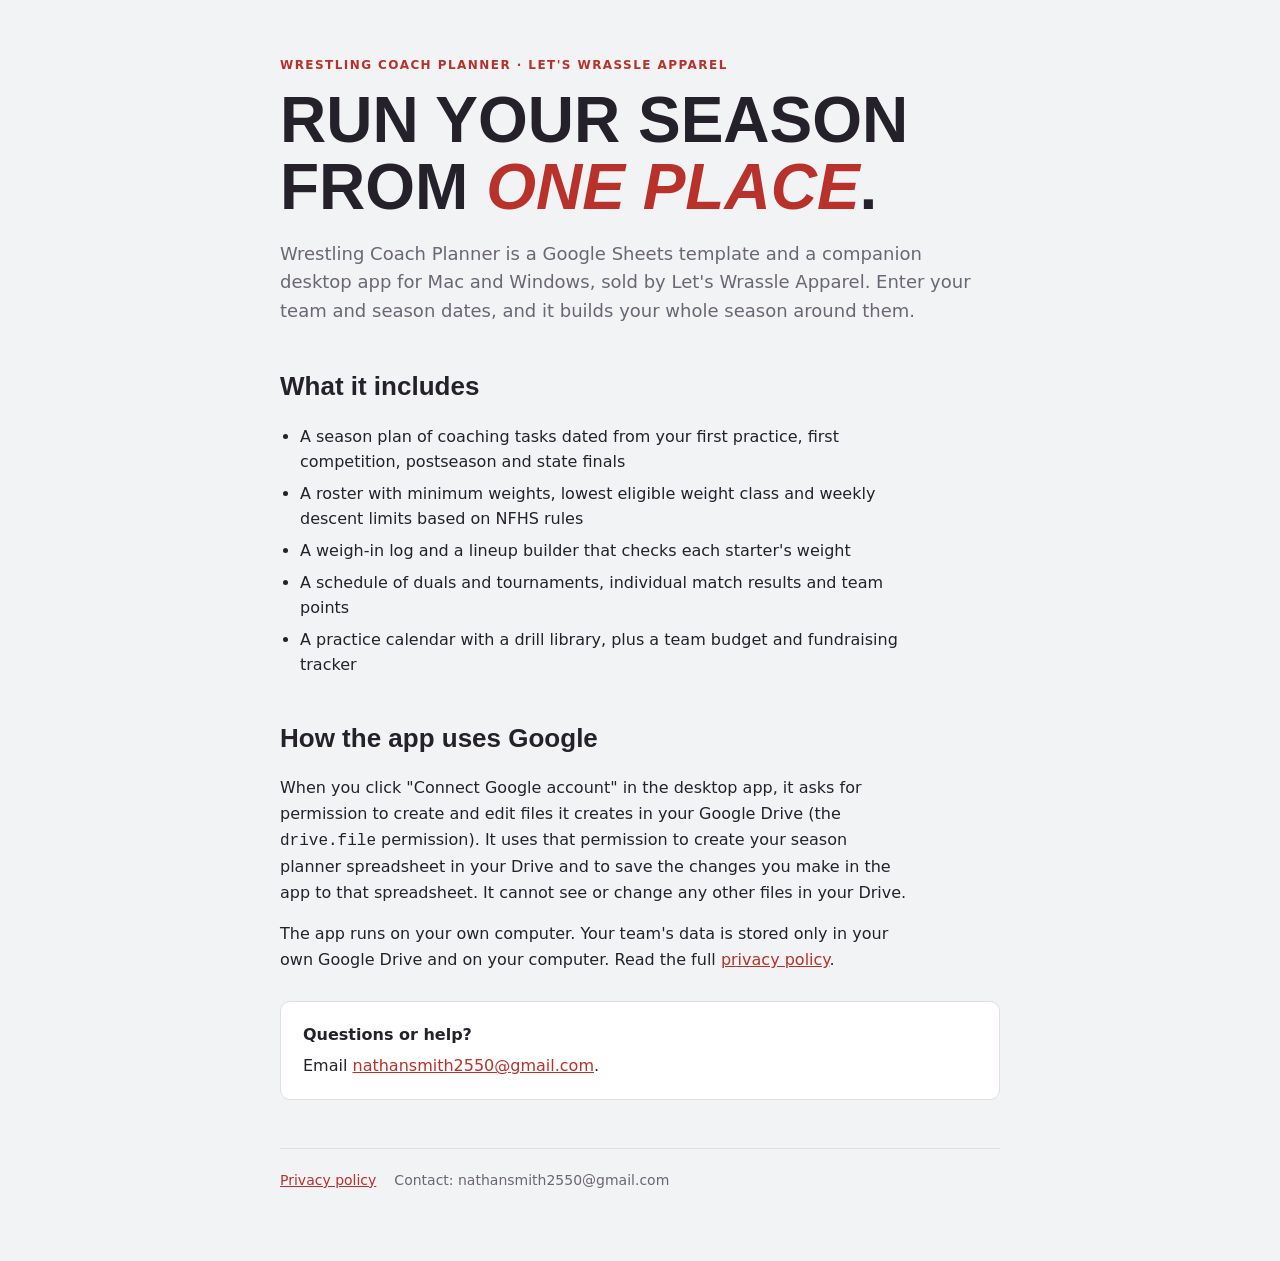
==== coach-planner/index.html @ c742004a "Add Wrestling Coach Planner home page and privacy policy Co-Authored-By: Claude Opus 5.5 <noreply@an" ====
<!doctype html>
<html lang="en">
<head>
<meta charset="utf-8">
<meta name="viewport" content="width=device-width, initial-scale=1">
<title>Wrestling Coach Planner</title>
<meta name="description" content="A wrestling coach season planner for Google Sheets and a companion desktop app for Mac and Windows: season plan, roster and weights, lineup, schedule and results, practice calendar and budget.">
<style>
:root { --bg:#F2F3F5; --surface:#fff; --ink:#24212B; --muted:#6B6673; --line:#E0DEE2; --accent:#B8312A; --display:'Arial Narrow','Helvetica Neue',Arial,sans-serif; --body:system-ui,-apple-system,'Segoe UI',sans-serif; }
@media (prefers-color-scheme: dark) { :root { --bg:#141317; --surface:#1C1B20; --ink:#EDEBF0; --muted:#A29EAA; --line:#322F38; --accent:#EE7A72; } }
* { box-sizing:border-box; }
body { margin:0; background:var(--bg); color:var(--ink); font:16px/1.6 var(--body); }
main { max-width:760px; margin:0 auto; padding:56px 20px 72px; }
.eyebrow { font-size:12px; letter-spacing:.12em; text-transform:uppercase; color:var(--accent); font-weight:600; }
h1 { font-family:var(--display); font-weight:700; text-transform:uppercase; font-size:clamp(40px,7vw,64px); line-height:1.05; margin:12px 0 16px; }
h1 i { color:var(--accent); }
h2 { font-family:var(--display); font-weight:700; font-size:26px; margin:40px 0 10px; }
p, li { color:var(--ink); max-width:62ch; }
.lead { font-size:18px; color:var(--muted); }
ul { padding-left:20px; }
li { margin:6px 0; }
.card { background:var(--surface); border:1px solid var(--line); border-radius:10px; padding:20px 22px; margin-top:28px; }
a { color:var(--accent); }
footer { margin-top:48px; padding-top:20px; border-top:1px solid var(--line); color:var(--muted); font-size:14px; display:flex; gap:18px; flex-wrap:wrap; }
</style>
</head>
<body>
<main>
  <div class="eyebrow">Wrestling Coach Planner · Let's Wrassle Apparel</div>
  <h1>Run your season from <i>one place</i>.</h1>
  <p class="lead">Wrestling Coach Planner is a Google Sheets template and a companion desktop app for Mac and Windows, sold by Let's Wrassle Apparel. Enter your team and season dates, and it builds your whole season around them.</p>

  <h2>What it includes</h2>
  <ul>
    <li>A season plan of coaching tasks dated from your first practice, first competition, postseason and state finals</li>
    <li>A roster with minimum weights, lowest eligible weight class and weekly descent limits based on NFHS rules</li>
    <li>A weigh-in log and a lineup builder that checks each starter's weight</li>
    <li>A schedule of duals and tournaments, individual match results and team points</li>
    <li>A practice calendar with a drill library, plus a team budget and fundraising tracker</li>
  </ul>

  <h2>How the app uses Google</h2>
  <p>When you click "Connect Google account" in the desktop app, it asks for permission to create and edit files it creates in your Google Drive (the <code>drive.file</code> permission). It uses that permission to create your season planner spreadsheet in your Drive and to save the changes you make in the app to that spreadsheet. It cannot see or change any other files in your Drive.</p>
  <p>The app runs on your own computer. Your team's data is stored only in your own Google Drive and on your computer. Read the full <a href="privacy.html">privacy policy</a>.</p>

  <div class="card">
    <strong>Questions or help?</strong>
    <p style="margin:6px 0 0">Email <a href="mailto:nathansmith2550@gmail.com">nathansmith2550@gmail.com</a>.</p>
  </div>

  <footer>
    <a href="privacy.html">Privacy policy</a>
    <span>Contact: nathansmith2550@gmail.com</span>
  </footer>
</main>
</body>
</html>
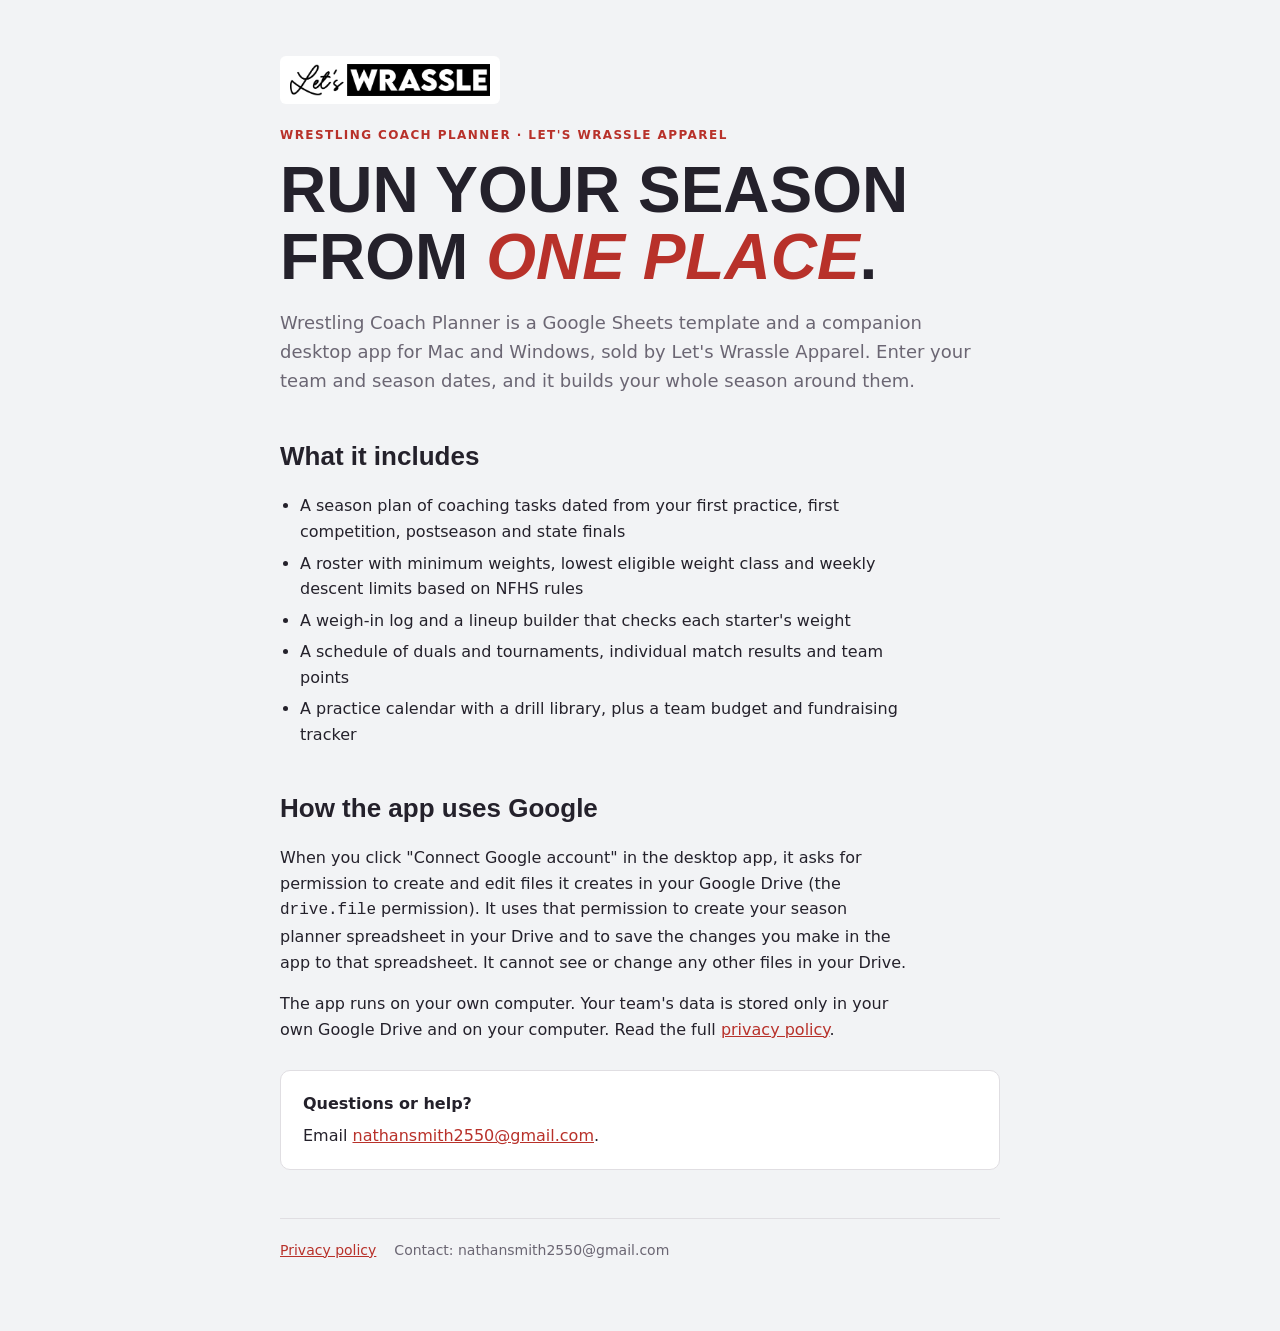
==== commit bf09f60f: "Add Let's Wrassle logo to coach planner pages Co-Authored-By: Claude Opus 5.5 <noreply@anthropic.com" ====
--- a/coach-planner/index.html
+++ b/coach-planner/index.html
@@ -26,6 +26,7 @@
 </head>
 <body>
 <main>
+  <a href="./"><img src="logo.png" alt="Let's Wrassle" style="width:220px;height:auto;display:block;margin-bottom:22px;background:#fff;padding:8px 10px;border-radius:6px"></a>
   <div class="eyebrow">Wrestling Coach Planner · Let's Wrassle Apparel</div>
   <h1>Run your season from <i>one place</i>.</h1>
   <p class="lead">Wrestling Coach Planner is a Google Sheets template and a companion desktop app for Mac and Windows, sold by Let's Wrassle Apparel. Enter your team and season dates, and it builds your whole season around them.</p>
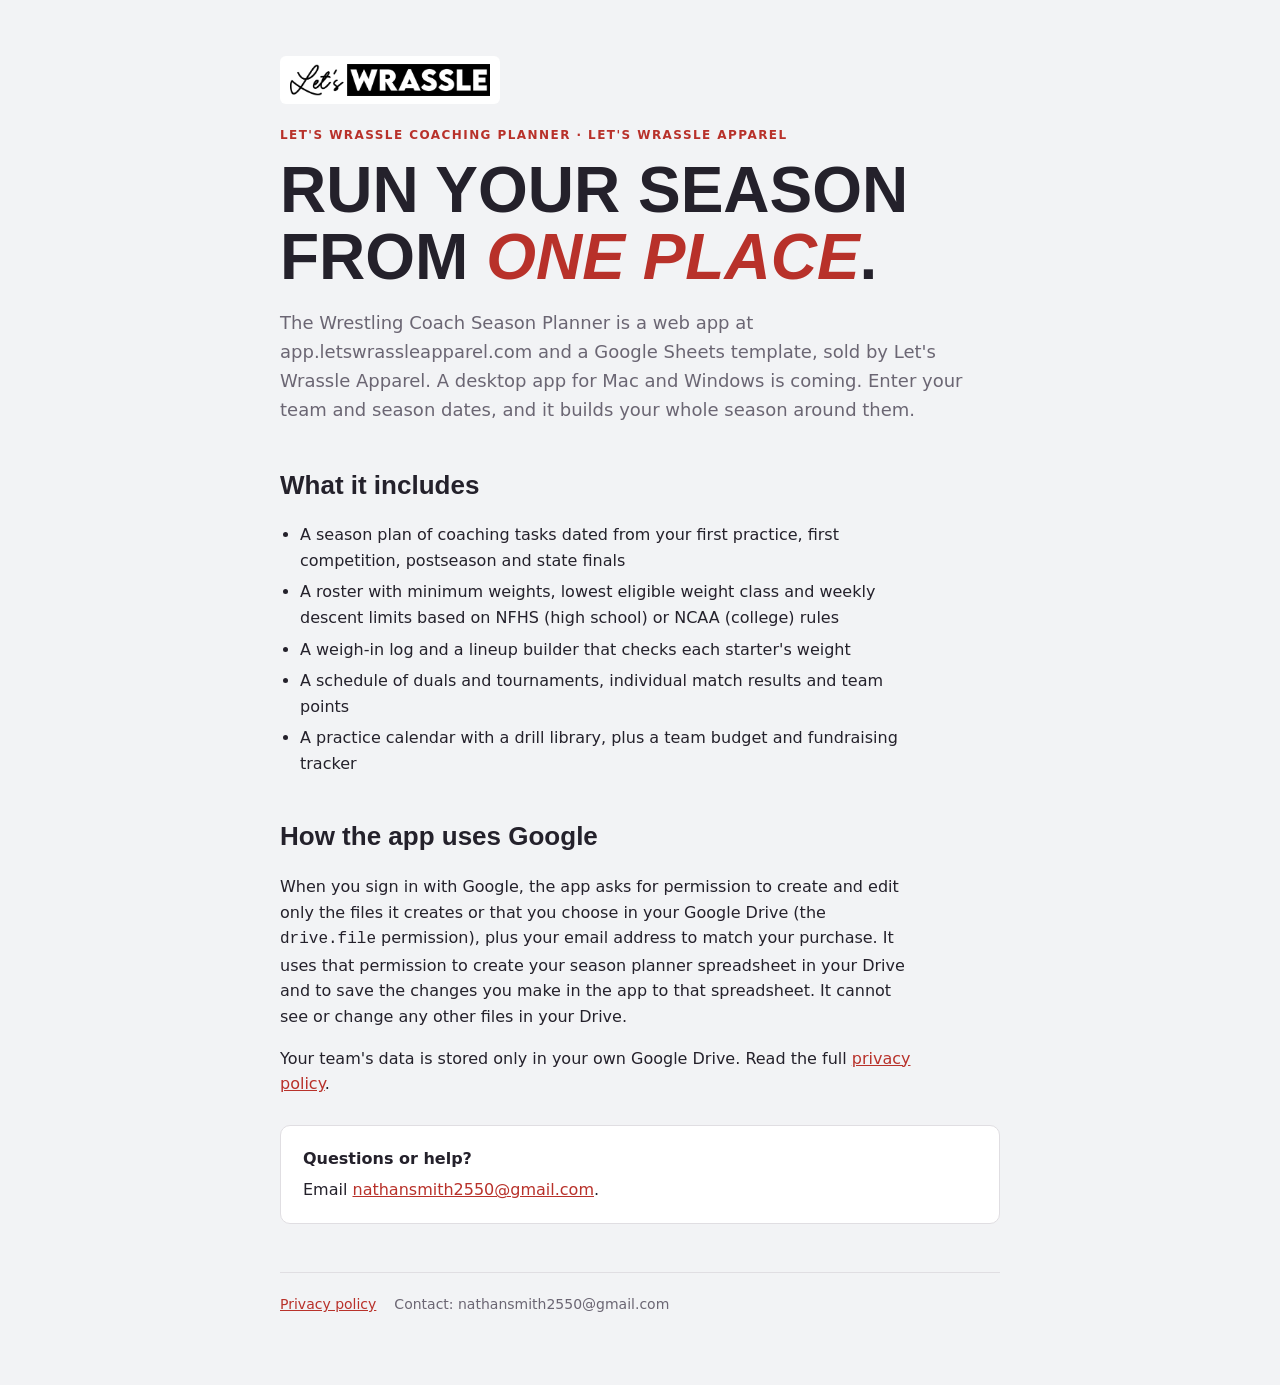
==== commit c5ca6fd4: "Coaching Planner: new name, web app and licence record in privacy policy Co-Authored-By: Claude Opus" ====
--- a/coach-planner/index.html
+++ b/coach-planner/index.html
@@ -3,8 +3,8 @@
 <head>
 <meta charset="utf-8">
 <meta name="viewport" content="width=device-width, initial-scale=1">
-<title>Wrestling Coach Planner</title>
-<meta name="description" content="A wrestling coach season planner for Google Sheets and a companion desktop app for Mac and Windows: season plan, roster and weights, lineup, schedule and results, practice calendar and budget.">
+<title>Let's Wrassle Coaching Planner</title>
+<meta name="description" content="Let's Wrassle Coaching Planner, the Wrestling Coach Season Planner web app and Google Sheets template: season plan, roster and weights, lineup, schedule and results, practice calendar and budget.">
 <style>
 :root { --bg:#F2F3F5; --surface:#fff; --ink:#24212B; --muted:#6B6673; --line:#E0DEE2; --accent:#B8312A; --display:'Arial Narrow','Helvetica Neue',Arial,sans-serif; --body:system-ui,-apple-system,'Segoe UI',sans-serif; }
 @media (prefers-color-scheme: dark) { :root { --bg:#141317; --surface:#1C1B20; --ink:#EDEBF0; --muted:#A29EAA; --line:#322F38; --accent:#EE7A72; } }
@@ -27,22 +27,22 @@
 <body>
 <main>
   <a href="./"><img src="logo.png" alt="Let's Wrassle" style="width:220px;height:auto;display:block;margin-bottom:22px;background:#fff;padding:8px 10px;border-radius:6px"></a>
-  <div class="eyebrow">Wrestling Coach Planner · Let's Wrassle Apparel</div>
+  <div class="eyebrow">Let's Wrassle Coaching Planner · Let's Wrassle Apparel</div>
   <h1>Run your season from <i>one place</i>.</h1>
-  <p class="lead">Wrestling Coach Planner is a Google Sheets template and a companion desktop app for Mac and Windows, sold by Let's Wrassle Apparel. Enter your team and season dates, and it builds your whole season around them.</p>
+  <p class="lead">The Wrestling Coach Season Planner is a web app at app.letswrassleapparel.com and a Google Sheets template, sold by Let's Wrassle Apparel. A desktop app for Mac and Windows is coming. Enter your team and season dates, and it builds your whole season around them.</p>
 
   <h2>What it includes</h2>
   <ul>
     <li>A season plan of coaching tasks dated from your first practice, first competition, postseason and state finals</li>
-    <li>A roster with minimum weights, lowest eligible weight class and weekly descent limits based on NFHS rules</li>
+    <li>A roster with minimum weights, lowest eligible weight class and weekly descent limits based on NFHS (high school) or NCAA (college) rules</li>
     <li>A weigh-in log and a lineup builder that checks each starter's weight</li>
     <li>A schedule of duals and tournaments, individual match results and team points</li>
     <li>A practice calendar with a drill library, plus a team budget and fundraising tracker</li>
   </ul>
 
   <h2>How the app uses Google</h2>
-  <p>When you click "Connect Google account" in the desktop app, it asks for permission to create and edit files it creates in your Google Drive (the <code>drive.file</code> permission). It uses that permission to create your season planner spreadsheet in your Drive and to save the changes you make in the app to that spreadsheet. It cannot see or change any other files in your Drive.</p>
-  <p>The app runs on your own computer. Your team's data is stored only in your own Google Drive and on your computer. Read the full <a href="privacy.html">privacy policy</a>.</p>
+  <p>When you sign in with Google, the app asks for permission to create and edit only the files it creates or that you choose in your Google Drive (the <code>drive.file</code> permission), plus your email address to match your purchase. It uses that permission to create your season planner spreadsheet in your Drive and to save the changes you make in the app to that spreadsheet. It cannot see or change any other files in your Drive.</p>
+  <p>Your team's data is stored only in your own Google Drive. Read the full <a href="privacy.html">privacy policy</a>.</p>
 
   <div class="card">
     <strong>Questions or help?</strong>
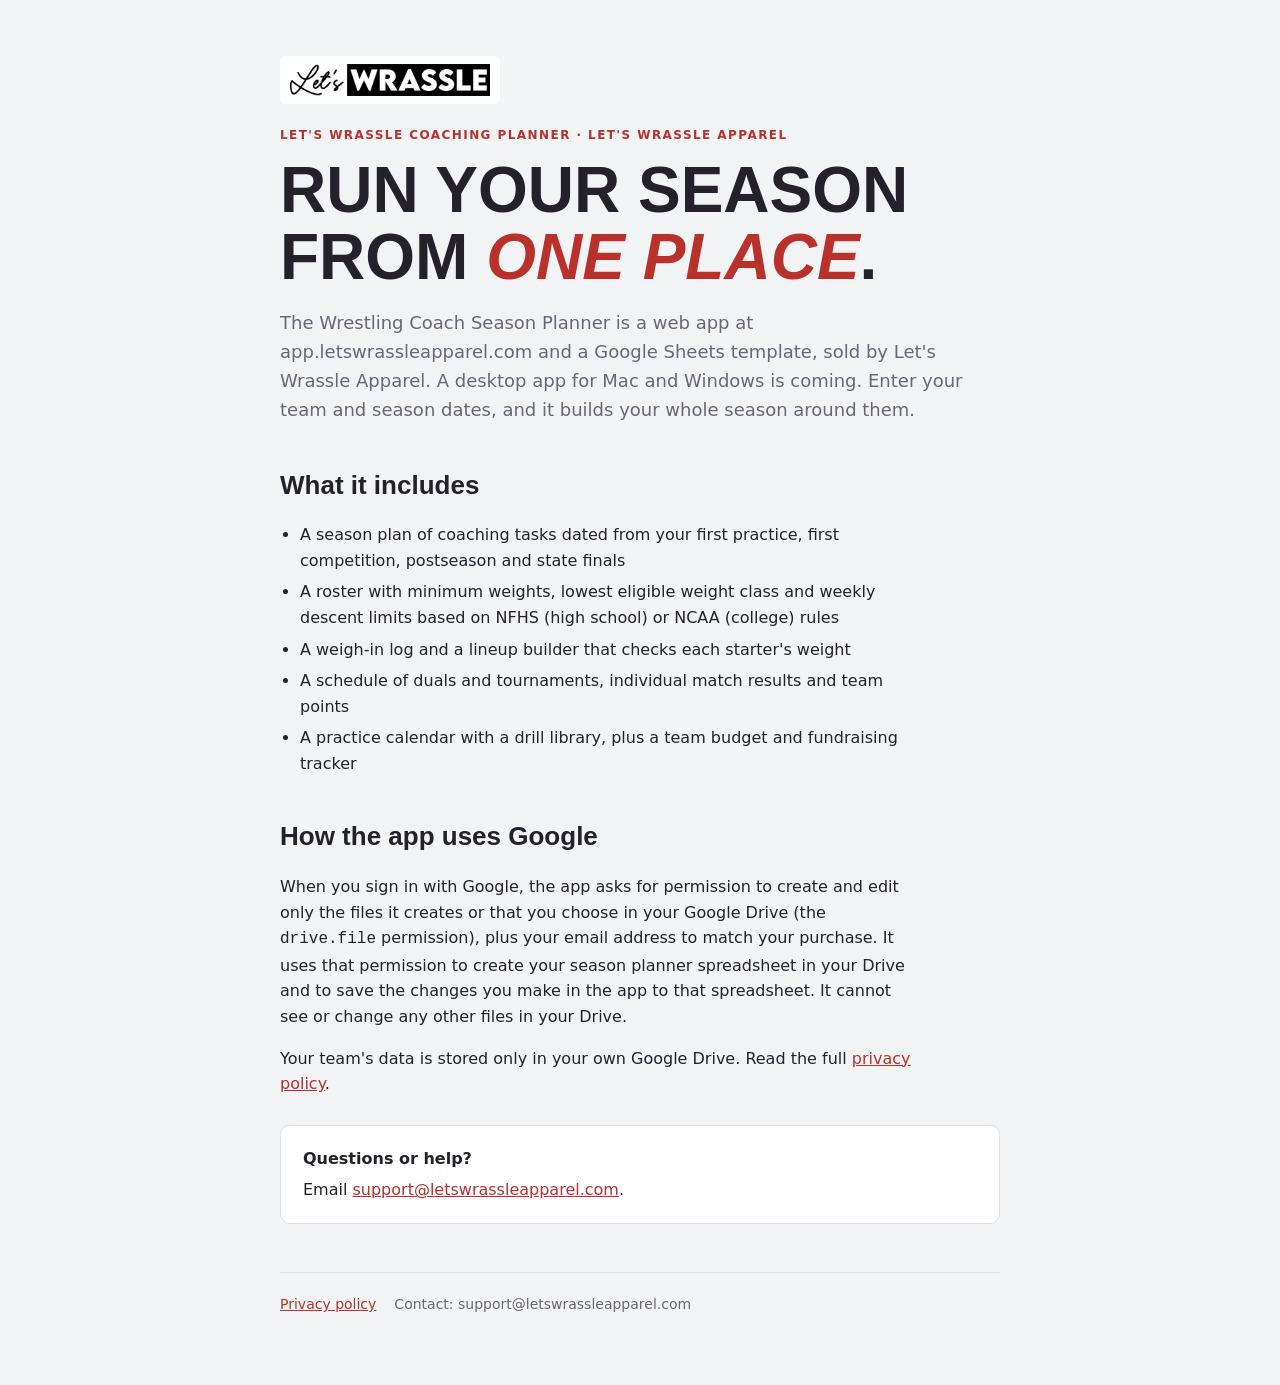
==== commit 3e2f269d: "Coaching Planner pages: contact support@letswrassleapparel.com Co-Authored-By: Claude Opus 5.5 <nore" ====
--- a/coach-planner/index.html
+++ b/coach-planner/index.html
@@ -46,12 +46,12 @@
 
   <div class="card">
     <strong>Questions or help?</strong>
-    <p style="margin:6px 0 0">Email <a href="mailto:nathansmith2550@gmail.com">nathansmith2550@gmail.com</a>.</p>
+    <p style="margin:6px 0 0">Email <a href="mailto:support@letswrassleapparel.com">support@letswrassleapparel.com</a>.</p>
   </div>
 
   <footer>
     <a href="privacy.html">Privacy policy</a>
-    <span>Contact: nathansmith2550@gmail.com</span>
+    <span>Contact: support@letswrassleapparel.com</span>
   </footer>
 </main>
 </body>
